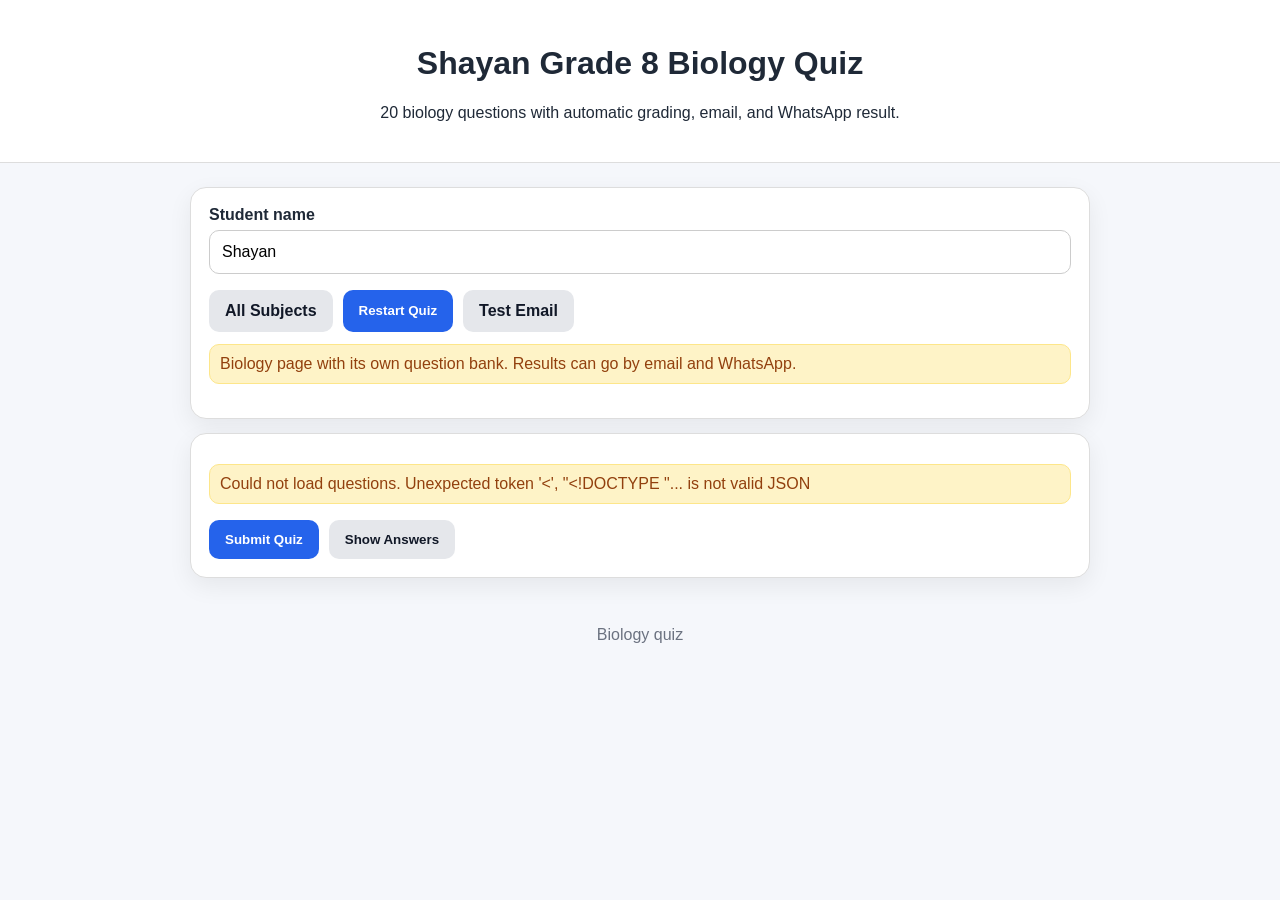
==== biology.html @ 077c96ea "Add separate biology quiz page" ====
<!DOCTYPE html><html lang="en"><head><meta charset="UTF-8"><meta name="viewport" content="width=device-width,initial-scale=1.0"><meta http-equiv="Cache-Control" content="no-cache, no-store, must-revalidate"><meta http-equiv="Pragma" content="no-cache"><meta http-equiv="Expires" content="0"><title>Shayan Grade 8 Biology Quiz</title><link rel="stylesheet" href="style.css?v=subjects1"></head><body><header><h1 id="pageTitle">Shayan Grade 8 Biology Quiz</h1><p id="pageSub">Loading...</p></header><main><section class="panel"><label for="studentName">Student name</label><input id="studentName" type="text" value="Shayan"><div class="buttons"><a class="button secondary" href="index.html">All Subjects</a><button onclick="location.reload()">Restart Quiz</button><a class="button secondary" href="test-email.html" target="_blank">Test Email</a></div><p class="note">Biology page with its own question bank. Results can go by email and WhatsApp.</p></section><form id="quizForm" class="panel" onsubmit="gradeQuiz(event)"><div id="quizContainer">Loading questions...</div><div class="buttons"><button type="submit">Submit Quiz</button><button type="button" class="secondary" onclick="showAnswers()">Show Answers</button></div><div id="resultBox" class="result"></div></form></main><footer>Biology quiz</footer><script>window.SUBJECT_QUIZ_CONFIG={title:'Shayan Grade 8 Biology Quiz',subtitle:'20 biology questions with automatic grading, email, and WhatsApp result.',questionFile:'questions-biology.json'};</script><script src="config.js?v=subjects1"></script><script src="quiz-engine.js?v=subjects1"></script></body></html>
---- style.css ----
body{margin:0;font-family:Arial,Helvetica,sans-serif;background:#f5f7fb;color:#1f2937}header{background:#fff;text-align:center;padding:24px;border-bottom:1px solid #ddd}main{max-width:900px;margin:24px auto;padding:0 16px}.panel,.question{background:#fff;border:1px solid #ddd;border-radius:16px;padding:18px;margin-bottom:14px;box-shadow:0 8px 25px #0001}label{font-weight:700;display:block;margin-bottom:6px}input[type=text]{width:100%;padding:12px;border:1px solid #ccc;border-radius:10px;font-size:16px;box-sizing:border-box}.buttons{display:flex;flex-wrap:wrap;gap:10px;margin-top:16px}button,.button{background:#2563eb;color:white;border:0;border-radius:10px;padding:12px 16px;font-weight:700;text-decoration:none;display:inline-block;cursor:pointer}.secondary{background:#e5e7eb;color:#111827}.option{display:block;border:1px solid #ddd;border-radius:10px;padding:10px;margin:8px 0}.feedback{display:none;margin-top:10px;padding:10px;border-radius:10px;font-weight:700}.correct{display:block;background:#dcfce7;color:#15803d}.wrong{display:block;background:#fee2e2;color:#b91c1c}.result{display:none;background:#eff6ff;border:1px solid #bfdbfe;border-radius:14px;padding:16px;margin-top:16px}.note{background:#fef3c7;color:#92400e;border:1px solid #fde68a;border-radius:10px;padding:10px;margin-top:12px}.status{background:#dbeafe;color:#1e40af;border:1px solid #bfdbfe;border-radius:10px;padding:10px;margin-top:12px;font-weight:700}footer{text-align:center;color:#6b7280;padding:24px}
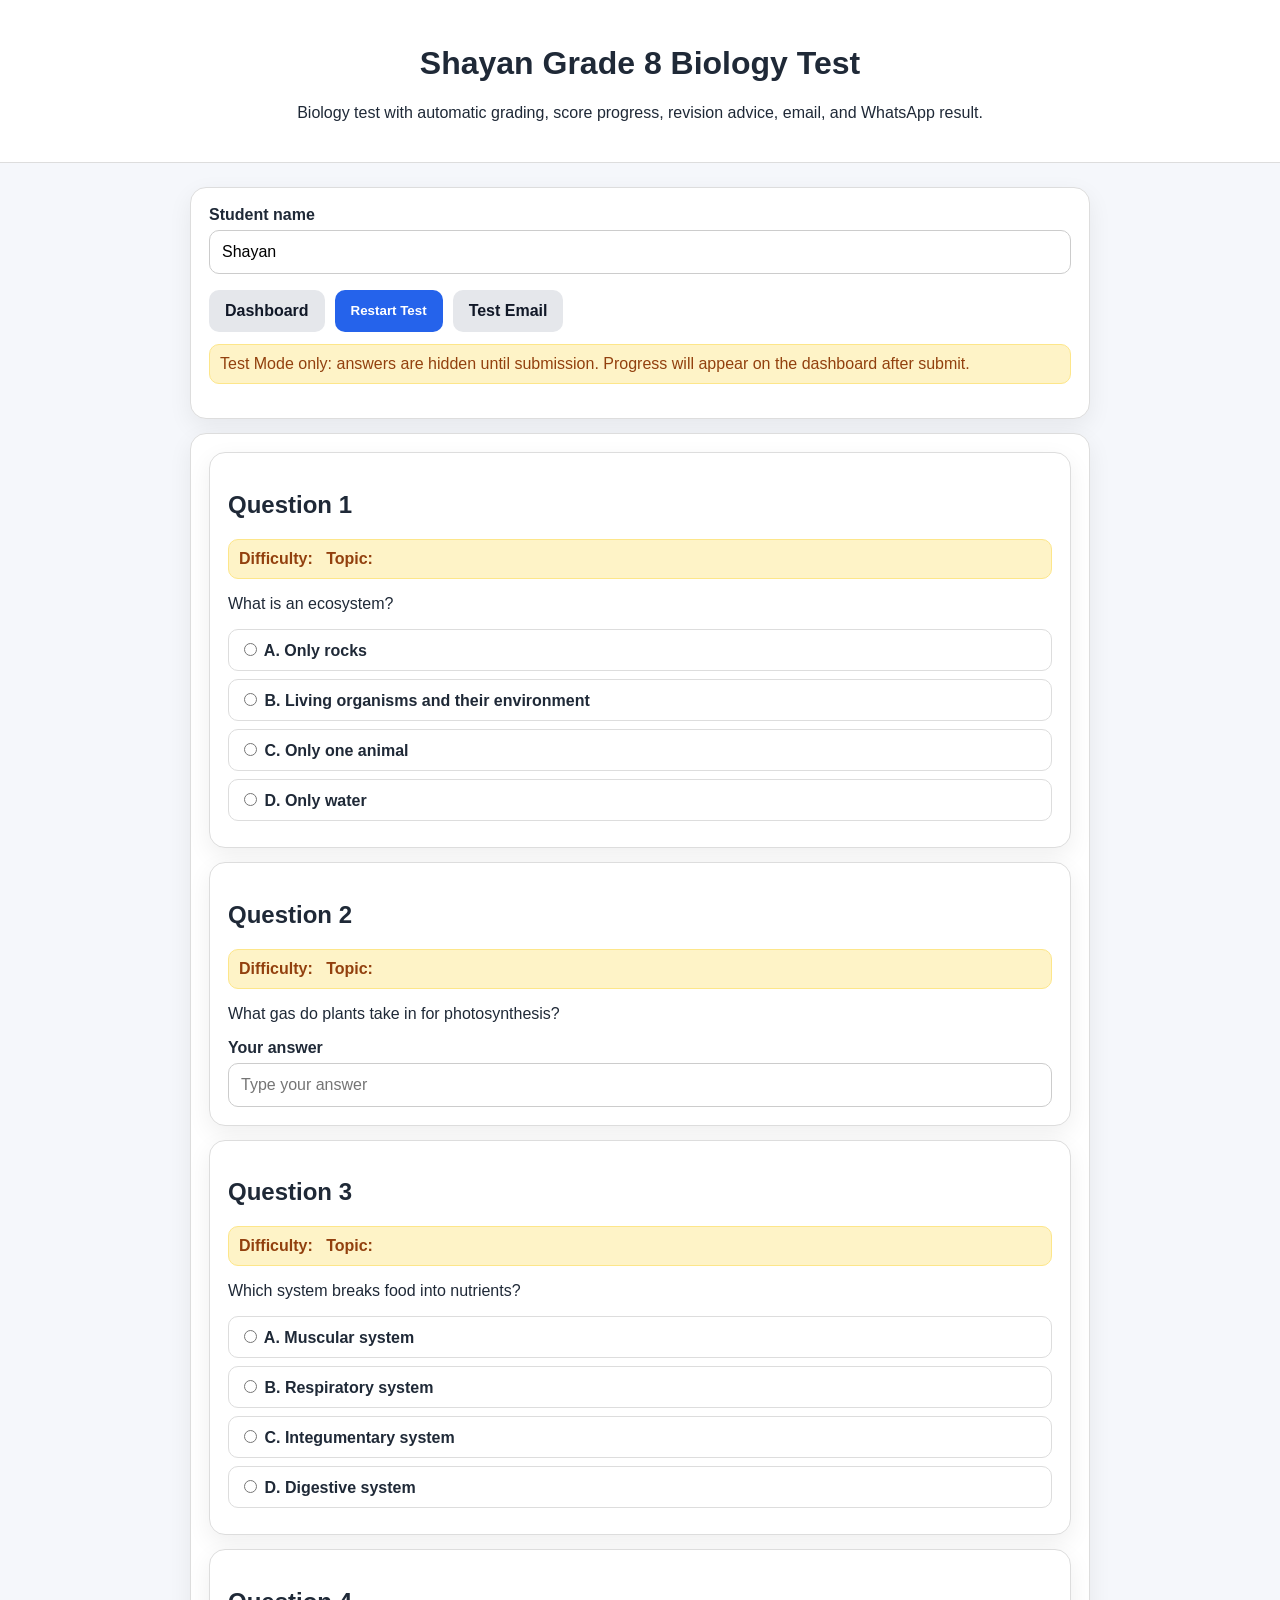
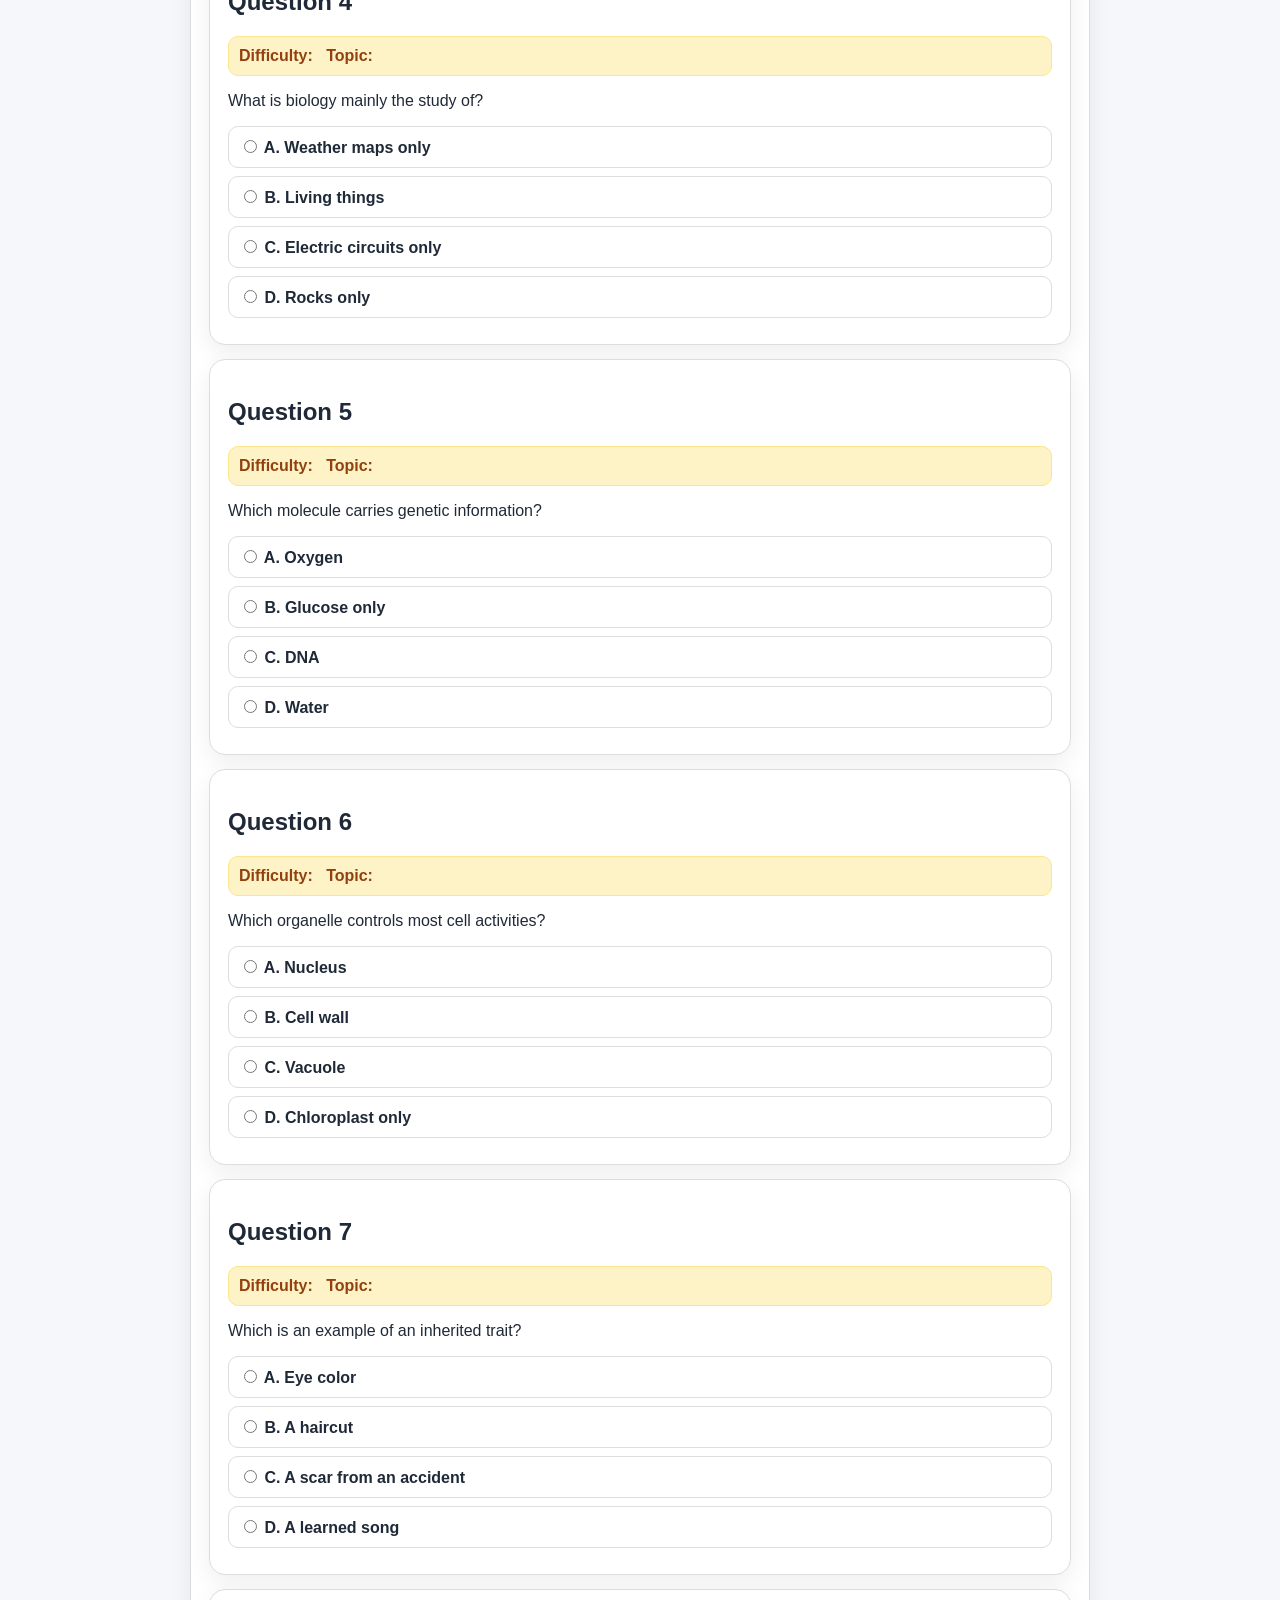
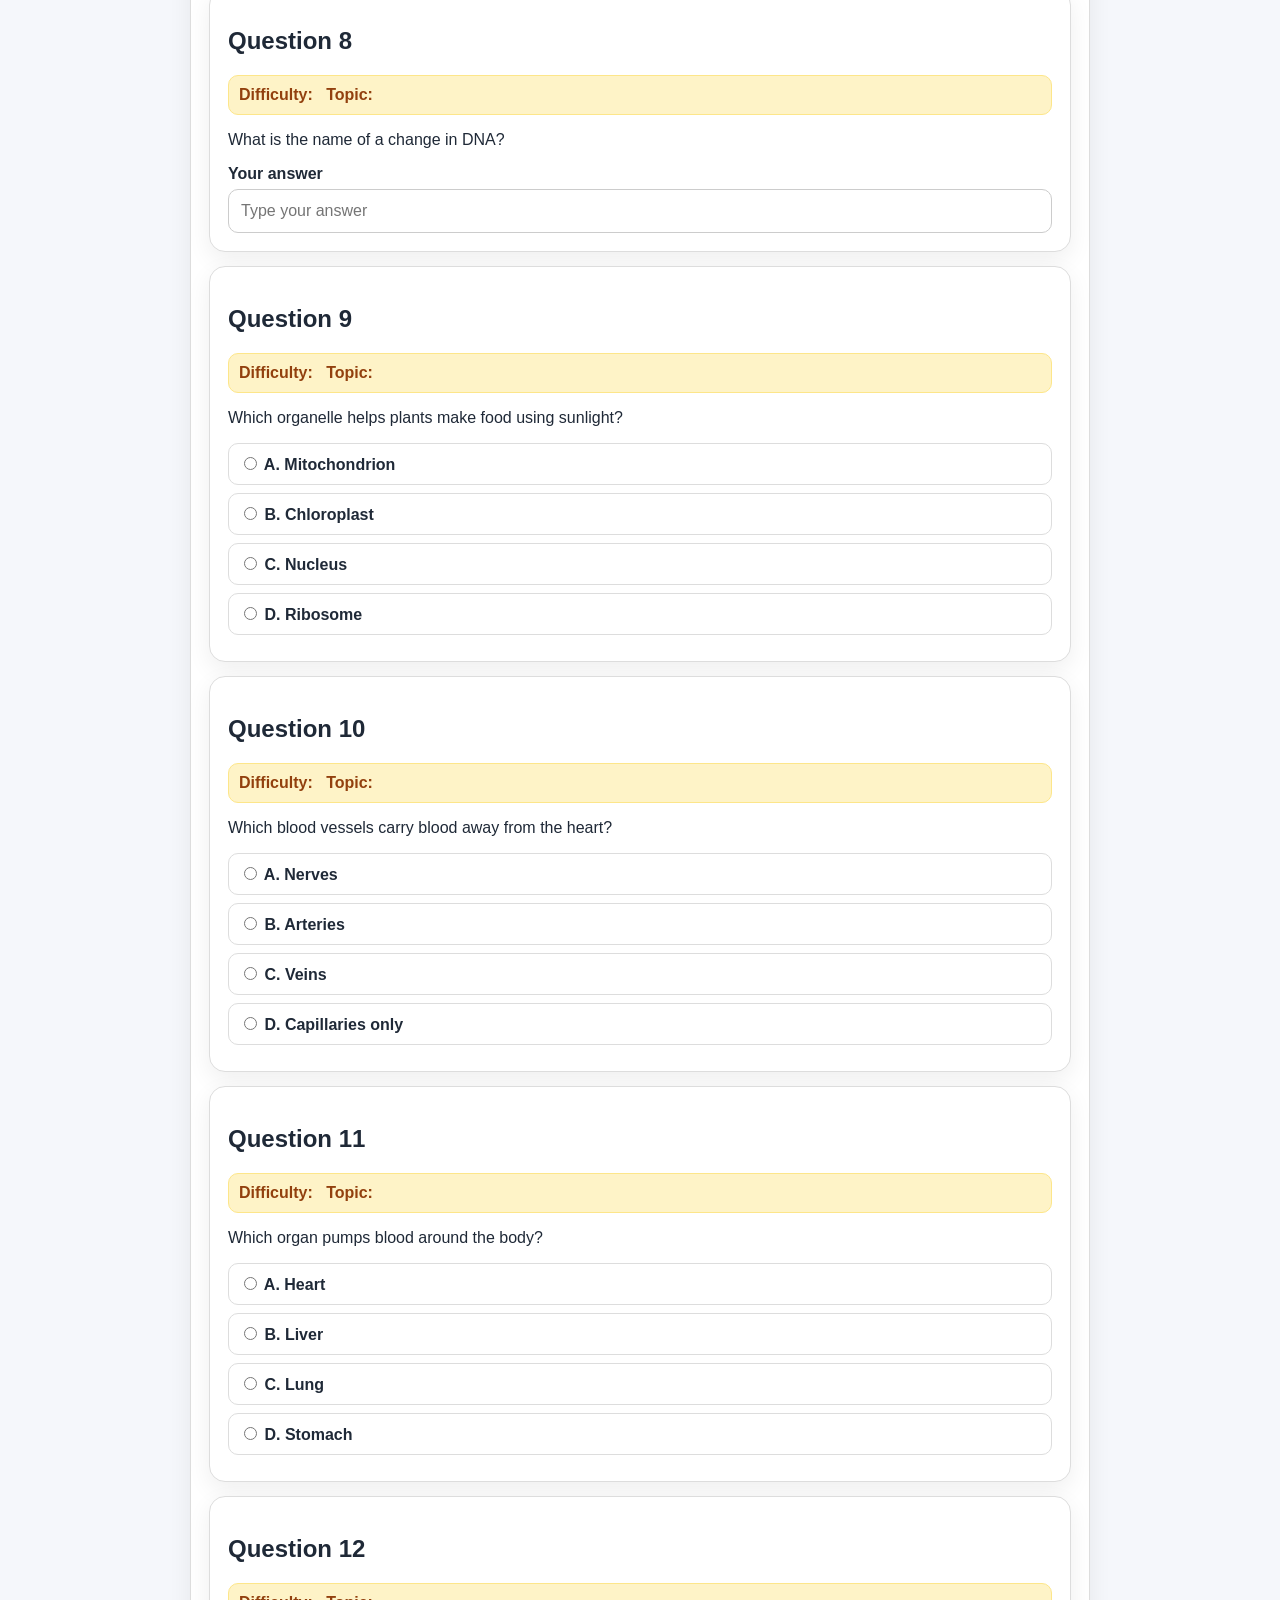
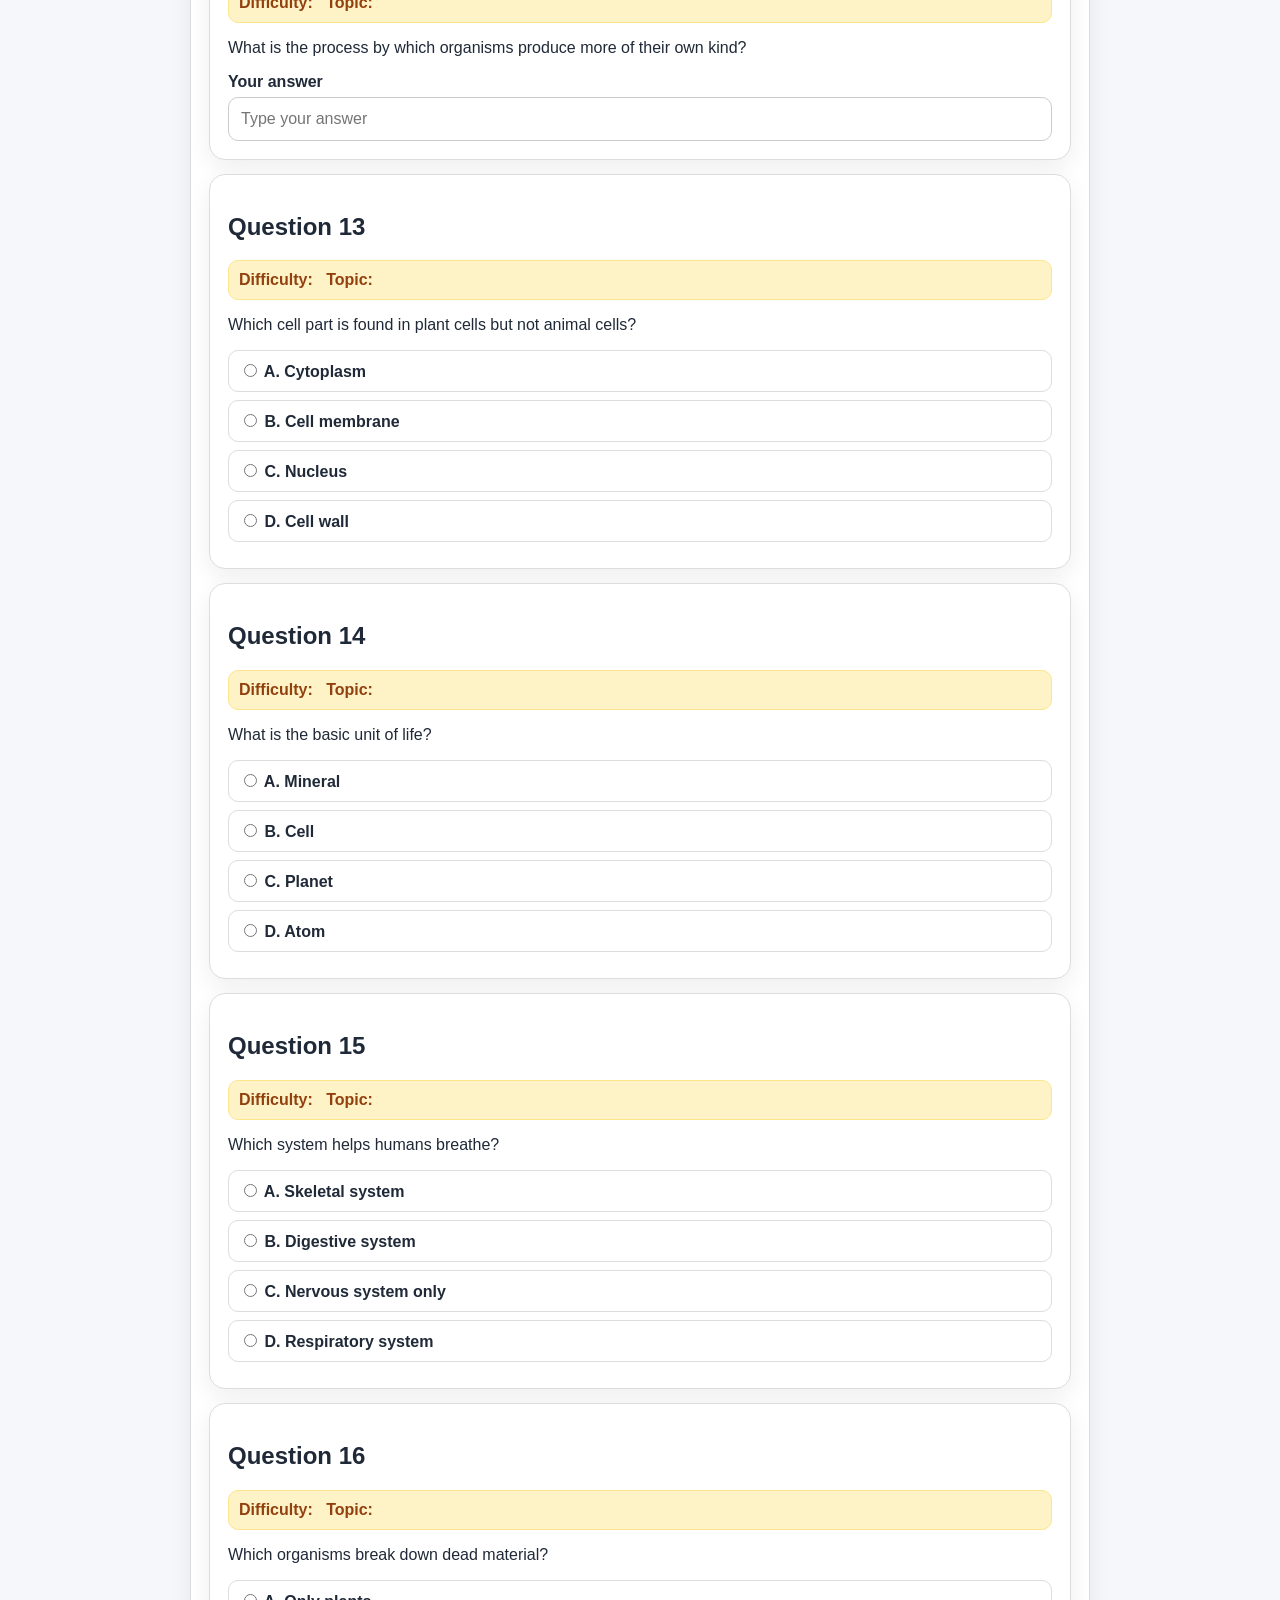
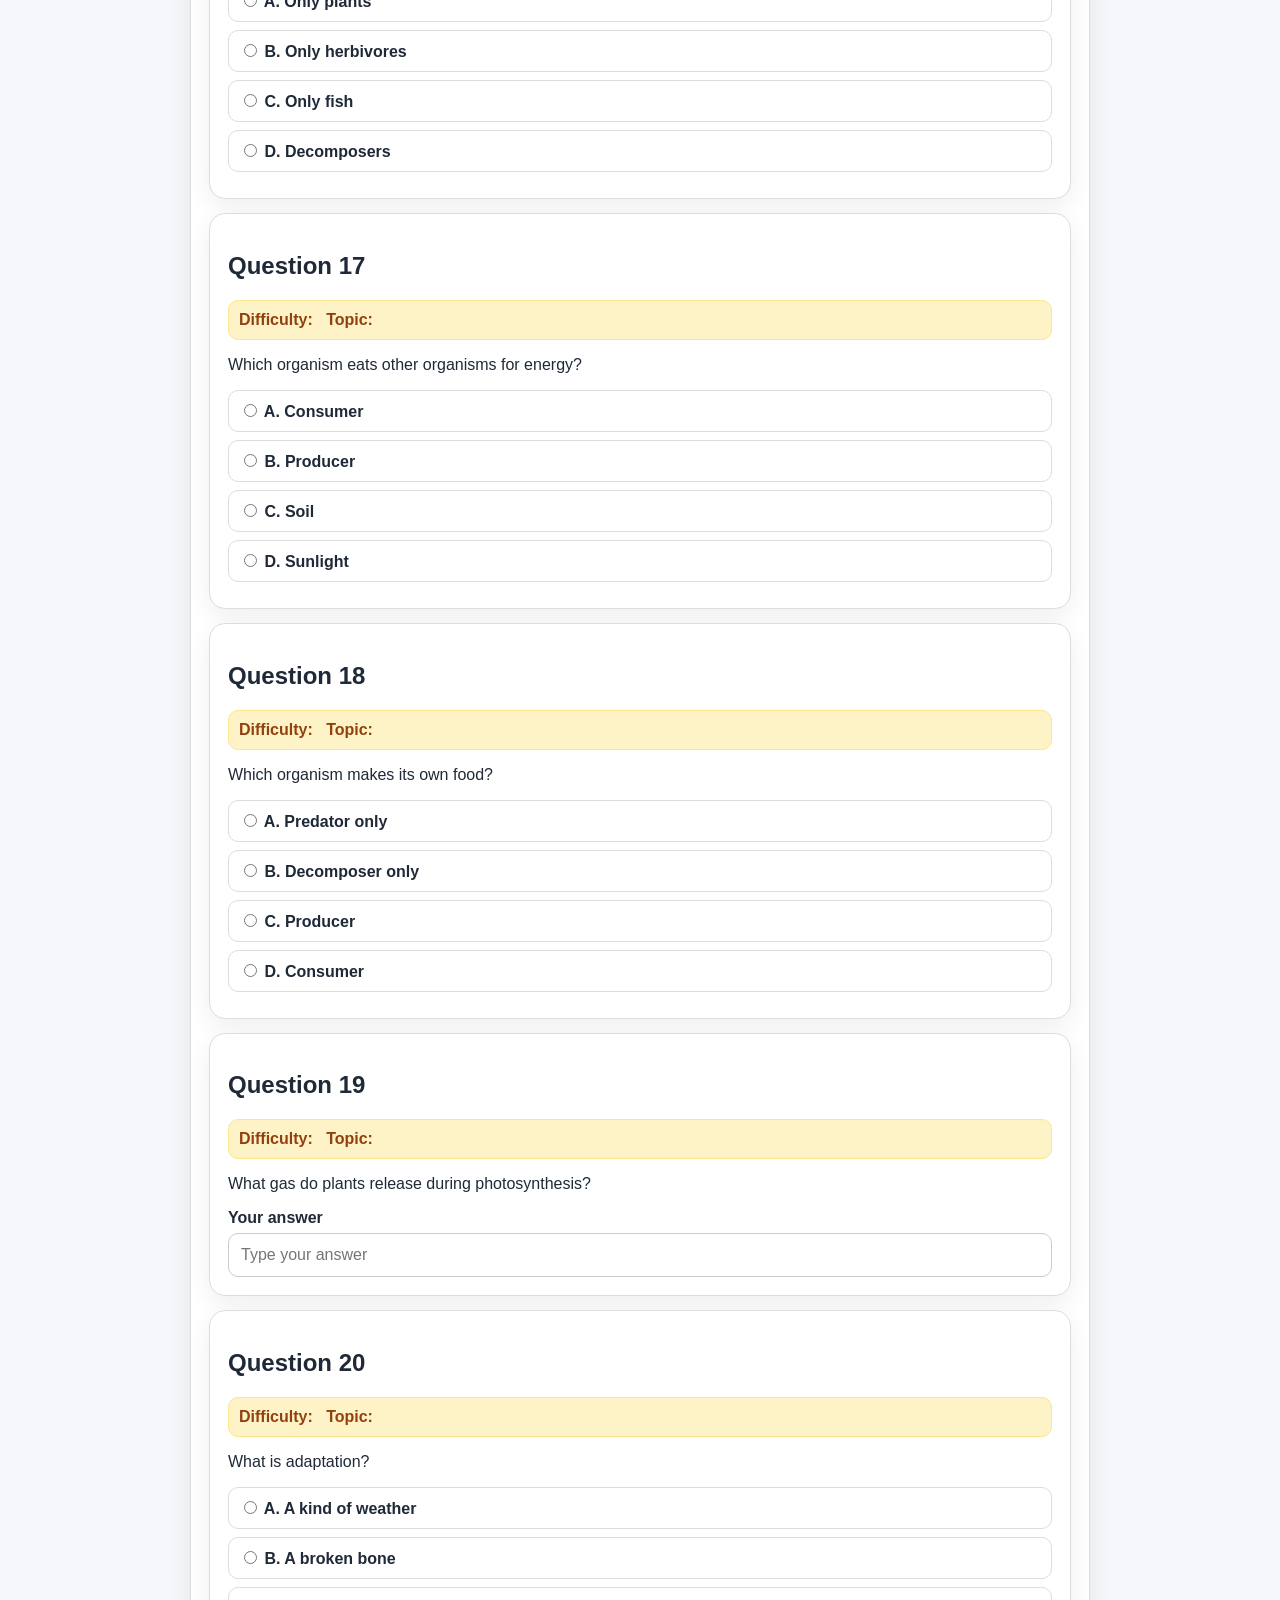
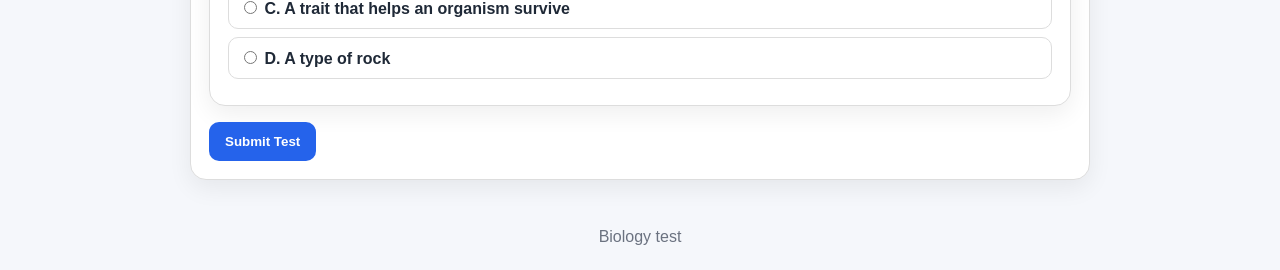
==== commit faea8d84: "Update biology page for dashboard progress tracking" ====
--- a/biology.html
+++ b/biology.html
@@ -1 +1 @@
-<!DOCTYPE html><html lang="en"><head><meta charset="UTF-8"><meta name="viewport" content="width=device-width,initial-scale=1.0"><meta http-equiv="Cache-Control" content="no-cache, no-store, must-revalidate"><meta http-equiv="Pragma" content="no-cache"><meta http-equiv="Expires" content="0"><title>Shayan Grade 8 Biology Quiz</title><link rel="stylesheet" href="style.css?v=subjects1"></head><body><header><h1 id="pageTitle">Shayan Grade 8 Biology Quiz</h1><p id="pageSub">Loading...</p></header><main><section class="panel"><label for="studentName">Student name</label><input id="studentName" type="text" value="Shayan"><div class="buttons"><a class="button secondary" href="index.html">All Subjects</a><button onclick="location.reload()">Restart Quiz</button><a class="button secondary" href="test-email.html" target="_blank">Test Email</a></div><p class="note">Biology page with its own question bank. Results can go by email and WhatsApp.</p></section><form id="quizForm" class="panel" onsubmit="gradeQuiz(event)"><div id="quizContainer">Loading questions...</div><div class="buttons"><button type="submit">Submit Quiz</button><button type="button" class="secondary" onclick="showAnswers()">Show Answers</button></div><div id="resultBox" class="result"></div></form></main><footer>Biology quiz</footer><script>window.SUBJECT_QUIZ_CONFIG={title:'Shayan Grade 8 Biology Quiz',subtitle:'20 biology questions with automatic grading, email, and WhatsApp result.',questionFile:'questions-biology.json'};</script><script src="config.js?v=subjects1"></script><script src="quiz-engine.js?v=subjects1"></script></body></html>+<!DOCTYPE html><html lang="en"><head><meta charset="UTF-8"><meta name="viewport" content="width=device-width,initial-scale=1.0"><meta http-equiv="Cache-Control" content="no-cache, no-store, must-revalidate"><meta http-equiv="Pragma" content="no-cache"><meta http-equiv="Expires" content="0"><title>Shayan Grade 8 Biology Test</title><link rel="stylesheet" href="style.css?v=progress1"></head><body><header><h1 id="pageTitle">Shayan Grade 8 Biology Test</h1><p id="pageSub">Loading...</p></header><main><section class="panel"><label for="studentName">Student name</label><input id="studentName" type="text" value="Shayan"><div class="buttons"><a class="button secondary" href="index.html?v=progress1">Dashboard</a><button onclick="location.reload()">Restart Test</button><a class="button secondary" href="test-email.html" target="_blank">Test Email</a></div><p class="note">Test Mode only: answers are hidden until submission. Progress will appear on the dashboard after submit.</p></section><form id="quizForm" class="panel" onsubmit="gradeQuiz(event)"><div id="quizContainer">Loading questions...</div><div class="buttons"><button type="submit">Submit Test</button><button id="showAnswersBtn" type="button" class="secondary" onclick="showAnswers()">Review Answers</button></div><div id="resultBox" class="result"></div></form></main><footer>Biology test</footer><script>window.SUBJECT_QUIZ_CONFIG={subjectId:'biology',shortTitle:'Biology',title:'Shayan Grade 8 Biology Test',subtitle:'Biology test with automatic grading, score progress, revision advice, email, and WhatsApp result.',questionFile:'questions-biology.json'};</script><script src="config.js?v=progress1"></script><script src="quiz-engine.js?v=progress1"></script></body></html>
